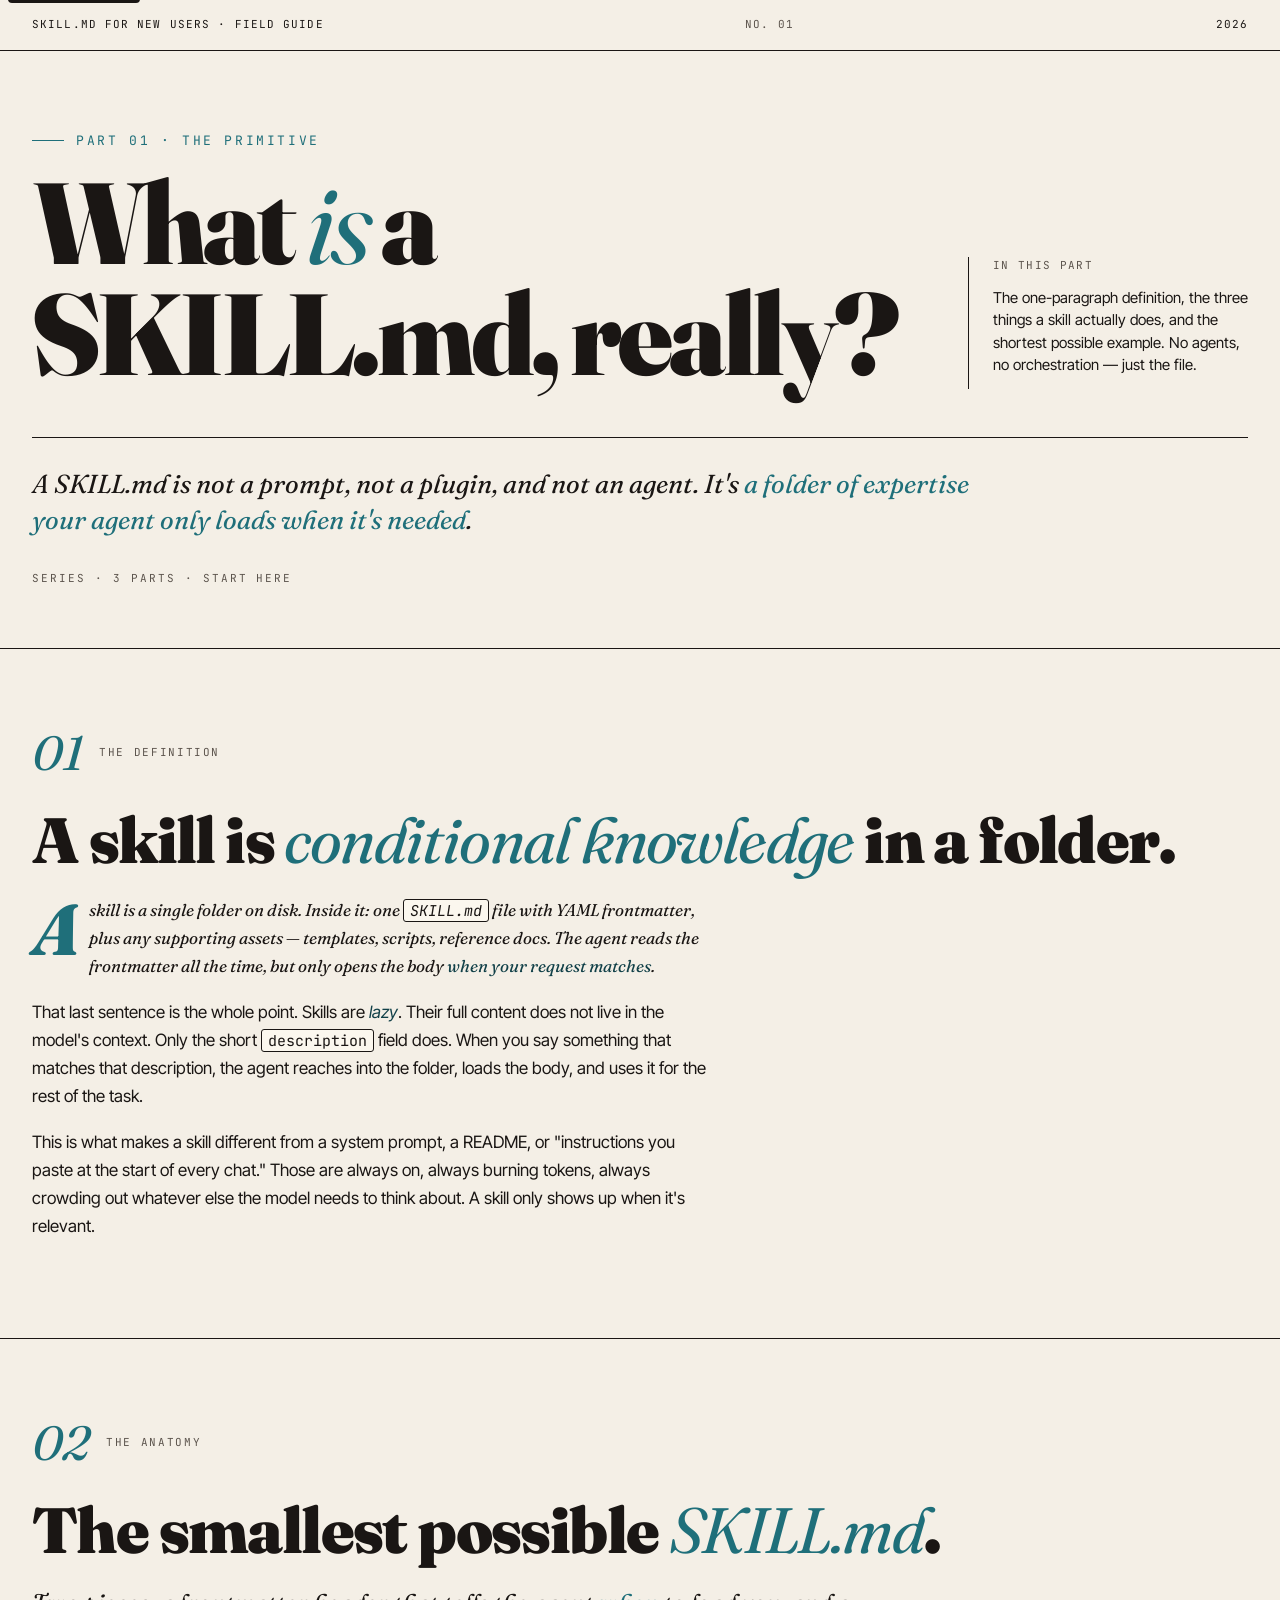
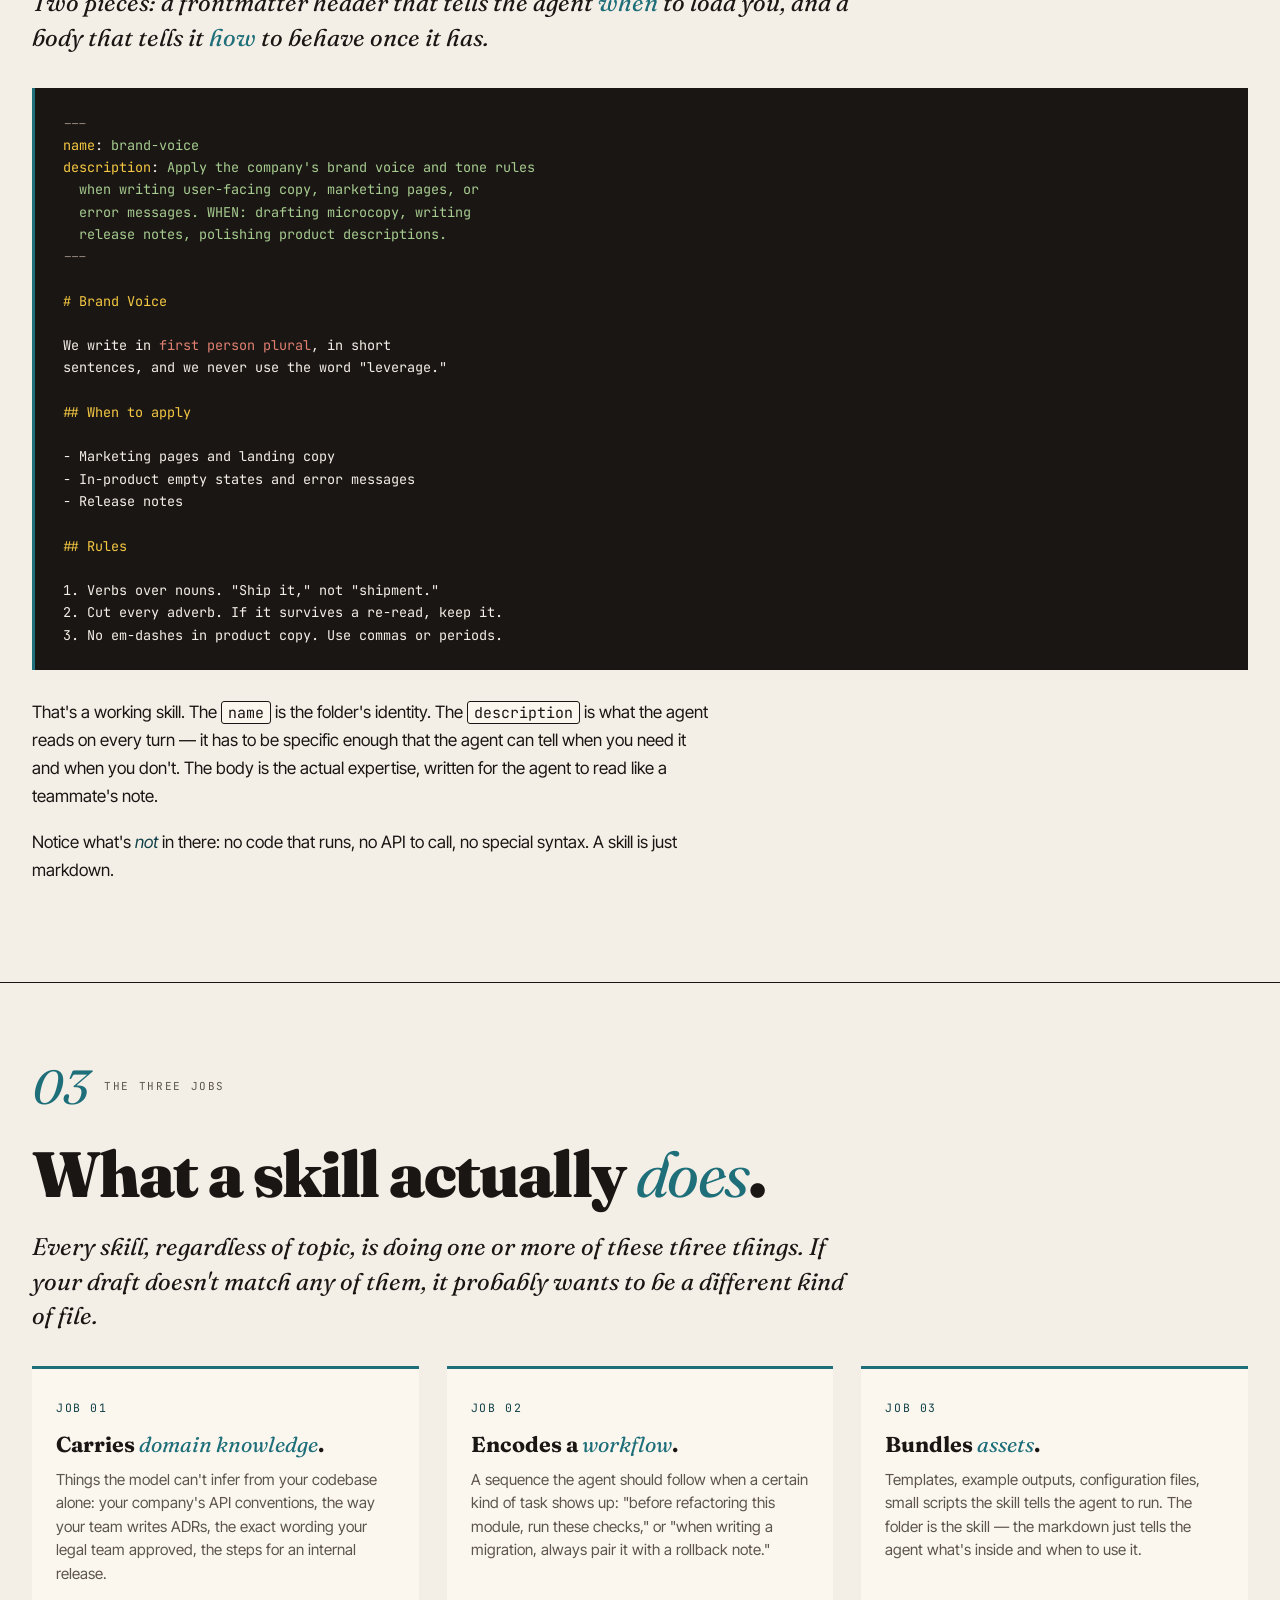
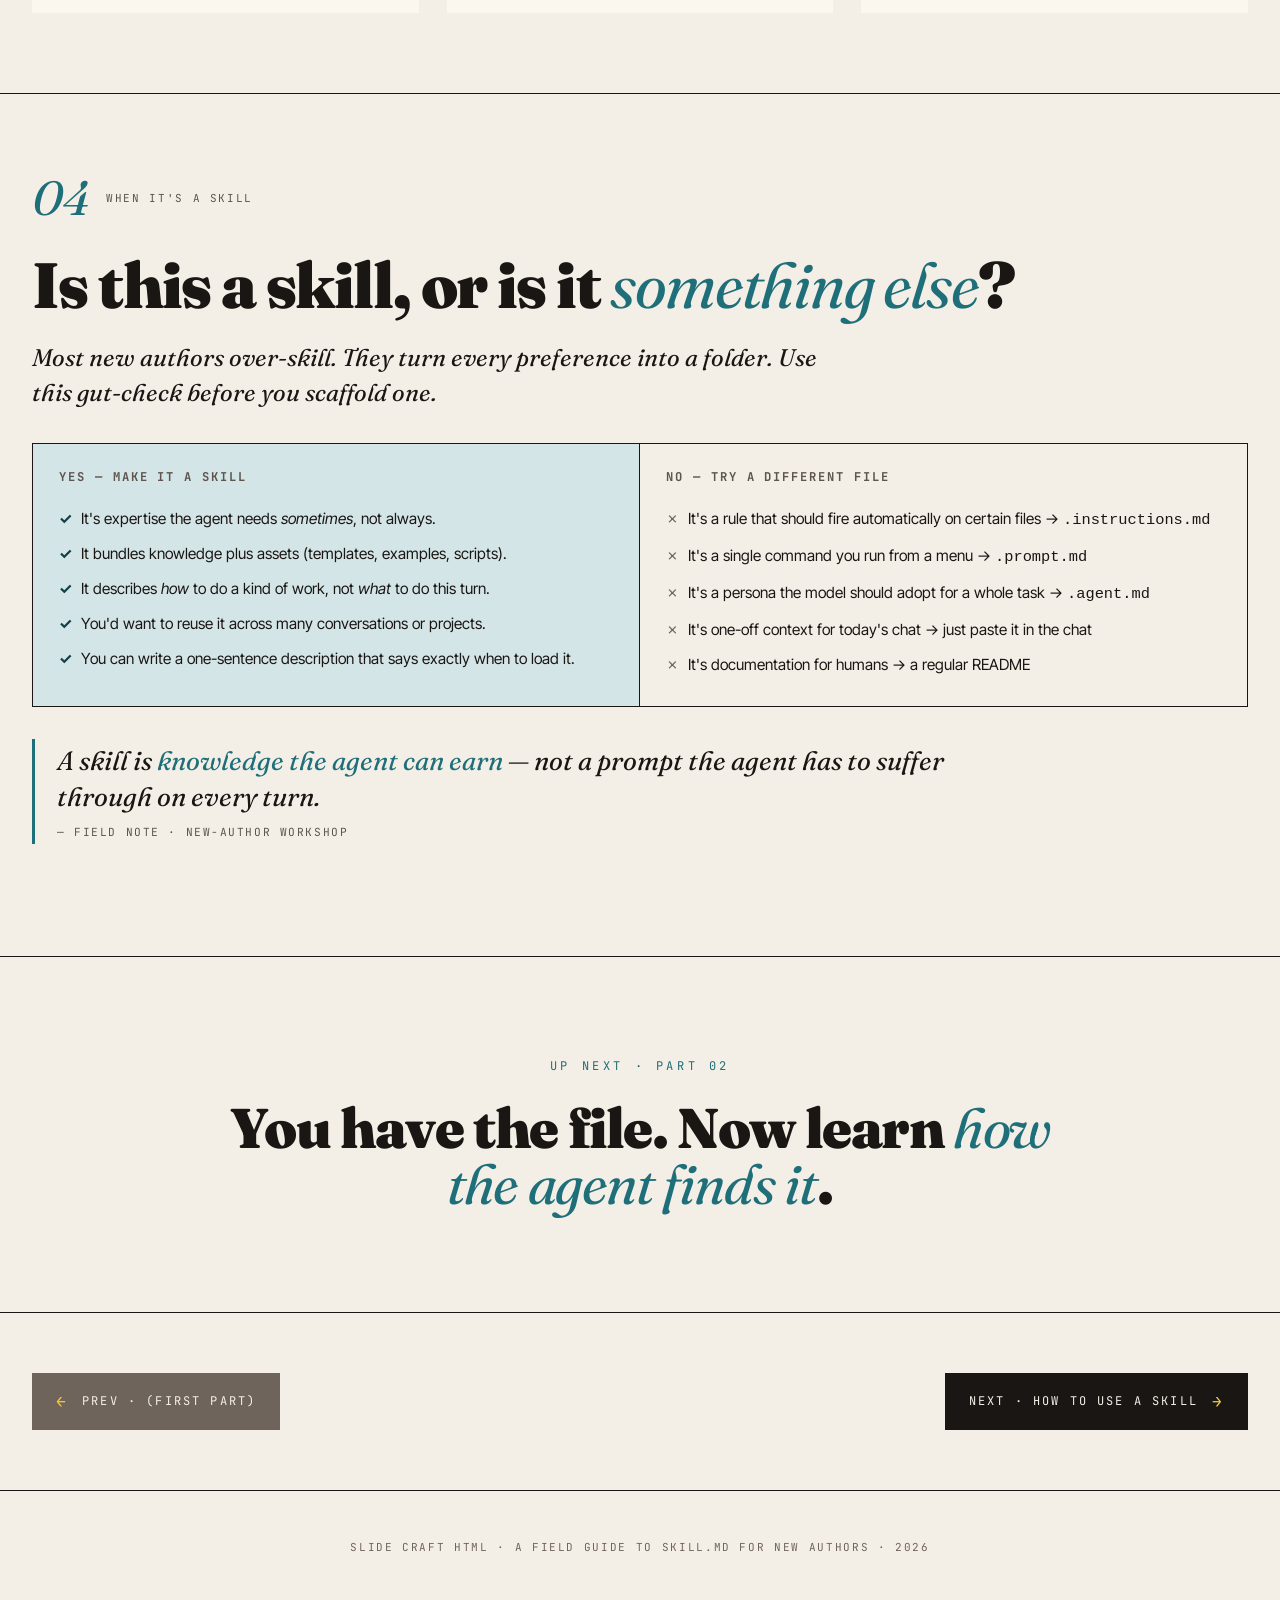
==== example-generated-html/skill-md-part-1.html @ 9fc0dbf5 "style(docs): theme code surfaces with Dracula palette, index instruction created page for GitHub Pag" ====
<!DOCTYPE html>
<html lang="en">
<head>
<meta charset="UTF-8">
<meta name="viewport" content="width=device-width, initial-scale=1.0">
<title>What is a SKILL.md? · SKILL.md for new users · Part 01</title>
<link rel="preconnect" href="https://fonts.googleapis.com">
<link rel="preconnect" href="https://fonts.gstatic.com" crossorigin>
<link href="https://fonts.googleapis.com/css2?family=Fraunces:ital,opsz,wght@0,9..144,400;0,9..144,700;0,9..144,900;1,9..144,400;1,9..144,700&family=Inter+Tight:ital,wght@0,400;0,500;0,600;1,400&family=JetBrains+Mono:wght@400;500&display=swap" rel="stylesheet">
<link rel="stylesheet" href="css/global.css">
<style>
  /* Page-specific overrides only */
  :root {
    --accent: #1F6F7A;        /* deep teal — clarity / first-principles */
    --accent-soft: #D4E5E7;
    --accent-bright: #3A9AA8;
    --accent-deep: #114048;
  }

  /* Editorial drop-cap on the first lede */
  .prose > p.lede:first-child::first-letter,
  .prose .opens-with::first-letter {
    font-family: var(--display);
    font-weight: 900;
    font-size: 4.2em;
    line-height: 0.85;
    float: left;
    padding: 0.05em 0.12em 0 0;
    color: var(--accent);
  }

  /* Definition grid — 3 cards explaining the three things SKILL.md does */
  .def-grid {
    display: grid;
    grid-template-columns: repeat(3, 1fr);
    gap: 28px;
    margin-top: 32px;
  }
  .def-card {
    background: var(--bg-card);
    border-top: 3px solid var(--accent);
    padding: 24px 24px 28px;
  }
  .def-card .tag {
    display: inline-block;
    font-family: var(--mono);
    font-size: 0.72rem;
    letter-spacing: 0.14em;
    text-transform: uppercase;
    color: var(--accent-deep);
    margin-bottom: 14px;
  }
  .def-card h4 {
    font-family: var(--display);
    font-weight: 700;
    font-size: 1.35rem;
    margin-bottom: 10px;
    line-height: 1.2;
  }
  .def-card h4 em { font-style: italic; color: var(--accent); font-weight: 400; }
  .def-card p {
    font-size: 0.95rem;
    color: var(--ink-soft);
    line-height: 1.55;
  }
  @media (max-width: 800px) { .def-grid { grid-template-columns: 1fr; } }

  /* Two-up "yes / no" panel */
  .yesno {
    display: grid;
    grid-template-columns: 1fr 1fr;
    border: 1px solid var(--rule);
    margin: 32px 0;
  }
  .yesno > div { padding: 24px 26px; }
  .yesno .yes { background: var(--accent-soft); border-right: 1px solid var(--rule); }
  .yesno h5 {
    font-family: var(--mono);
    font-size: 0.76rem;
    letter-spacing: 0.16em;
    text-transform: uppercase;
    margin-bottom: 14px;
    color: var(--ink-soft);
  }
  .yesno ul { list-style: none; padding: 0; }
  .yesno li {
    padding: 6px 0 6px 22px;
    position: relative;
    font-size: 0.96rem;
    line-height: 1.5;
  }
  .yesno .yes li::before {
    content: "✓";
    position: absolute; left: 0;
    color: var(--accent-deep);
    font-weight: 700;
  }
  .yesno .no li::before {
    content: "✗";
    position: absolute; left: 0;
    color: var(--ink-faint);
  }
  @media (max-width: 700px) {
    .yesno { grid-template-columns: 1fr; }
    .yesno .yes { border-right: none; border-bottom: 1px solid var(--rule); }
  }
</style>
</head>
<body>

<a class="skip-link" href="#main">Skip to content</a>

<div class="masthead">
  <div>SKILL.md for new users · Field guide</div>
  <div class="vol">No. 01</div>
  <div>2026</div>
</div>

<main id="main">

<header class="hero">
  <div class="container">
    <div class="hero-grid">
      <div>
        <div class="part-tag">Part 01 · The Primitive</div>
        <h1>What <em>is</em> a SKILL.md, really?</h1>
      </div>
      <div class="hero-meta">
        <div class="label">In this part</div>
        <p>The one-paragraph definition, the three things a skill actually does, and the shortest possible example. No agents, no orchestration — just the file.</p>
      </div>
    </div>
    <div class="hero-bottom">
      <p class="deck">A SKILL.md is not a prompt, not a plugin, and not an agent. It's <em>a folder of expertise your agent only loads when it's needed</em>.</p>
      <p class="byline">Series · 3 parts · Start here</p>
    </div>
  </div>
</header>

<section>
  <div class="container">
    <div class="section-label">
      <span class="num">01</span>
      <span class="lbl">The Definition</span>
    </div>
    <h2>A skill is <em>conditional knowledge</em> in a folder.</h2>
    <div class="prose">
      <p class="lede">A skill is a single folder on disk. Inside it: one <code>SKILL.md</code> file with YAML frontmatter, plus any supporting assets — templates, scripts, reference docs. The agent reads the frontmatter all the time, but only opens the body <em>when your request matches</em>.</p>
      <p>That last sentence is the whole point. Skills are <em>lazy</em>. Their full content does not live in the model's context. Only the short <code>description</code> field does. When you say something that matches that description, the agent reaches into the folder, loads the body, and uses it for the rest of the task.</p>
      <p>This is what makes a skill different from a system prompt, a README, or "instructions you paste at the start of every chat." Those are always on, always burning tokens, always crowding out whatever else the model needs to think about. A skill only shows up when it's relevant.</p>
    </div>
  </div>
</section>

<section>
  <div class="container">
    <div class="section-label">
      <span class="num">02</span>
      <span class="lbl">The Anatomy</span>
    </div>
    <h2>The smallest possible <em>SKILL.md</em>.</h2>
    <p class="lede">Two pieces: a frontmatter header that tells the agent <em>when</em> to load you, and a body that tells it <em>how</em> to behave once it has.</p>

    <pre class="codeblock"><span class="cm">---</span>
<span class="kw">name</span>: <span class="str">brand-voice</span>
<span class="kw">description</span>: <span class="str">Apply the company's brand voice and tone rules
  when writing user-facing copy, marketing pages, or
  error messages. WHEN: drafting microcopy, writing
  release notes, polishing product descriptions.</span>
<span class="cm">---</span>

<span class="yellow-hl"># Brand Voice</span>

We write in <span class="red-hl">first person plural</span>, in short
sentences, and we never use the word "leverage."

<span class="yellow-hl">## When to apply</span>

- Marketing pages and landing copy
- In-product empty states and error messages
- Release notes

<span class="yellow-hl">## Rules</span>

1. Verbs over nouns. "Ship it," not "shipment."
2. Cut every adverb. If it survives a re-read, keep it.
3. No em-dashes in product copy. Use commas or periods.</pre>

    <div class="prose">
      <p>That's a working skill. The <code>name</code> is the folder's identity. The <code>description</code> is what the agent reads on every turn — it has to be specific enough that the agent can tell when you need it and when you don't. The body is the actual expertise, written for the agent to read like a teammate's note.</p>
      <p>Notice what's <em>not</em> in there: no code that runs, no API to call, no special syntax. A skill is just markdown.</p>
    </div>
  </div>
</section>

<section>
  <div class="container">
    <div class="section-label">
      <span class="num">03</span>
      <span class="lbl">The Three Jobs</span>
    </div>
    <h2>What a skill actually <em>does</em>.</h2>
    <p class="lede">Every skill, regardless of topic, is doing one or more of these three things. If your draft doesn't match any of them, it probably wants to be a different kind of file.</p>

    <div class="def-grid">
      <div class="def-card">
        <div class="tag">Job 01</div>
        <h4>Carries <em>domain knowledge</em>.</h4>
        <p>Things the model can't infer from your codebase alone: your company's API conventions, the way your team writes ADRs, the exact wording your legal team approved, the steps for an internal release.</p>
      </div>
      <div class="def-card">
        <div class="tag">Job 02</div>
        <h4>Encodes a <em>workflow</em>.</h4>
        <p>A sequence the agent should follow when a certain kind of task shows up: "before refactoring this module, run these checks," or "when writing a migration, always pair it with a rollback note."</p>
      </div>
      <div class="def-card">
        <div class="tag">Job 03</div>
        <h4>Bundles <em>assets</em>.</h4>
        <p>Templates, example outputs, configuration files, small scripts the skill tells the agent to run. The folder is the skill — the markdown just tells the agent what's inside and when to use it.</p>
      </div>
    </div>
  </div>
</section>

<section>
  <div class="container">
    <div class="section-label">
      <span class="num">04</span>
      <span class="lbl">When It's a Skill</span>
    </div>
    <h2>Is this a skill, or is it <em>something else</em>?</h2>
    <p class="lede">Most new authors over-skill. They turn every preference into a folder. Use this gut-check before you scaffold one.</p>

    <div class="yesno">
      <div class="yes">
        <h5>Yes — make it a skill</h5>
        <ul>
          <li>It's expertise the agent needs <em>sometimes</em>, not always.</li>
          <li>It bundles knowledge plus assets (templates, examples, scripts).</li>
          <li>It describes <em>how</em> to do a kind of work, not <em>what</em> to do this turn.</li>
          <li>You'd want to reuse it across many conversations or projects.</li>
          <li>You can write a one-sentence description that says exactly when to load it.</li>
        </ul>
      </div>
      <div class="no">
        <h5>No — try a different file</h5>
        <ul>
          <li>It's a rule that should fire automatically on certain files → <code>.instructions.md</code></li>
          <li>It's a single command you run from a menu → <code>.prompt.md</code></li>
          <li>It's a persona the model should adopt for a whole task → <code>.agent.md</code></li>
          <li>It's one-off context for today's chat → just paste it in the chat</li>
          <li>It's documentation for humans → a regular README</li>
        </ul>
      </div>
    </div>

    <div class="pullquote">
      A skill is <em>knowledge the agent can earn</em> — not a prompt the agent has to suffer through on every turn.
      <cite>— Field note · new-author workshop</cite>
    </div>
  </div>
</section>

<section class="bridge">
  <div class="container">
    <div class="bridge-tag">Up next · Part 02</div>
    <h3>You have the file. Now learn <em>how the agent finds it</em>.</h3>
  </div>
</section>

</main>

<nav class="page-nav" aria-label="Series navigation">
  <a href="#" class="prev-pill" aria-disabled="true">Prev · (first part)</a>
  <a href="skill-md-part-2.html" class="next-pill">Next · How to use a skill</a>
</nav>

<footer>
  <div class="colophon">Slide Craft HTML · A field guide to SKILL.md for new authors · 2026</div>
</footer>

</body>
</html>
---- example-generated-html/css/global.css ----
/* ═══════════════════════════════════════════════════════
   Slide Craft HTML
   Editorial zine shell. Per-page styles override --accent
   and add page-specific layouts inline; never restate tokens.
   ═══════════════════════════════════════════════════════ */

:root {
  /* Core palette — warm colors like magazine paper */
  --bg: #F4EFE6;
  --bg-card: #FBF7EE;
  --ink: #1A1614;
  --ink-soft: #5C544D;
  --ink-faint: #6F645B;
  --rule: #1A1614;

  /* Accent (overridden per page) */
  --accent: #2A3F5F;
  --accent-soft: #D8DEE8;
  --accent-bright: #4A7BB8;
  --accent-deep: #1A2E4A;

  /* Semantic */
  --warn: #C73E1D;
  --warn-soft: #F8DAD0;
  --highlight: #F5C842;
  --moss: #5A6E3A;
  --good: #2D7A4F;
  --good-soft: #CFE5D9;

  /* Type */
  --display: 'Fraunces', Georgia, serif;
  --body: 'Inter Tight', -apple-system, BlinkMacSystemFont, 'Segoe UI', sans-serif;
  --mono: 'JetBrains Mono', ui-monospace, 'SF Mono', Menlo, monospace;

  --container-max: 1280px;
}

* { box-sizing: border-box; margin: 0; padding: 0; }
html { scroll-behavior: smooth; }
body {
  background: var(--bg);
  color: var(--ink);
  font-family: var(--body);
  font-size: 17px;
  line-height: 1.6;
  -webkit-font-smoothing: antialiased;
  overflow-x: hidden;
}
a { color: var(--accent); text-decoration: underline; text-decoration-thickness: 1px; text-underline-offset: 3px; }
a:hover { color: var(--accent-deep); }

.container { max-width: var(--container-max); margin: 0 auto; padding: 0 32px; }

/* === Masthead === */
.masthead {
  border-bottom: 1px solid var(--rule);
  padding: 16px 32px;
  display: flex;
  justify-content: space-between;
  align-items: center;
  font-family: var(--mono);
  font-size: 11px;
  letter-spacing: 0.1em;
  text-transform: uppercase;
}
.masthead .vol { color: var(--ink-soft); }

/* === Hero === */
.hero { padding: 80px 0 60px; border-bottom: 1px solid var(--rule); }
.hero-grid {
  display: grid;
  grid-template-columns: minmax(0, 1fr) 280px;
  gap: 48px;
  align-items: end;
}
.hero-grid > * { min-width: 0; }
.part-tag {
  font-family: var(--mono);
  font-size: 13px;
  letter-spacing: 0.2em;
  text-transform: uppercase;
  color: var(--accent);
  margin-bottom: 16px;
  display: flex;
  align-items: center;
  gap: 12px;
}
.part-tag::before { content: ''; width: 32px; height: 1px; background: var(--accent); }
.hero h1 {
  font-family: var(--display);
  font-weight: 900;
  font-size: clamp(54px, 9vw, 130px);
  line-height: 0.96;
  letter-spacing: -0.035em;
  color: var(--ink);
  overflow-wrap: anywhere;
  hyphens: auto;
}
.hero h1 em { font-style: italic; font-weight: 400; color: var(--accent); }
.hero-meta {
  padding-bottom: 12px;
  border-left: 1px solid var(--rule);
  padding-left: 24px;
}
.hero-meta .label {
  font-family: var(--mono);
  font-size: 11px;
  letter-spacing: 0.12em;
  text-transform: uppercase;
  color: var(--ink-soft);
  margin-bottom: 12px;
}
.hero-meta p { font-size: 15px; line-height: 1.5; color: var(--ink); }
.hero-bottom {
  margin-top: 48px;
  padding-top: 28px;
  border-top: 1px solid var(--rule);
  display: flex;
  justify-content: space-between;
  align-items: flex-end;
  gap: 32px;
  flex-wrap: wrap;
}
.deck {
  font-family: var(--display);
  font-style: italic;
  font-weight: 400;
  font-size: clamp(20px, 2.2vw, 26px);
  line-height: 1.4;
  color: var(--ink);
  max-width: 38em;
}
.deck em { color: var(--accent); font-style: italic; }
.byline {
  font-family: var(--mono);
  font-size: 11px;
  letter-spacing: 0.18em;
  text-transform: uppercase;
  color: var(--ink-soft);
  white-space: nowrap;
}

/* === Sections === */
section { padding: 80px 0; border-bottom: 1px solid var(--rule); }
.section-label {
  display: flex;
  align-items: center;
  gap: 16px;
  margin-bottom: 32px;
}
.section-label .num {
  font-family: var(--display);
  font-style: italic;
  font-weight: 400;
  font-size: 48px;
  line-height: 1;
  color: var(--accent);
}
.section-label .lbl {
  font-family: var(--mono);
  font-size: 11px;
  letter-spacing: 0.15em;
  text-transform: uppercase;
  color: var(--ink-soft);
}
h2 {
  font-family: var(--display);
  font-weight: 900;
  font-size: clamp(36px, 5.2vw, 64px);
  line-height: 0.98;
  letter-spacing: -0.025em;
  margin-bottom: 24px;
}
h2 em { font-style: italic; font-weight: 400; color: var(--accent); }
h3 {
  font-family: var(--display);
  font-weight: 700;
  font-size: 24px;
  line-height: 1.2;
  letter-spacing: -0.02em;
}
.lede {
  font-family: var(--display);
  font-weight: 400;
  font-style: italic;
  font-size: clamp(20px, 2vw, 24px);
  line-height: 1.45;
  color: var(--ink);
  max-width: 820px;
  margin-bottom: 32px;
}
.lede em { color: var(--accent); }

/* === Prose === */
.prose { max-width: 68ch; }
.prose p { margin-bottom: 18px; font-size: 17px; line-height: 1.65; color: var(--ink); }
.prose p em { font-style: italic; color: var(--accent-deep); }
.prose code {
  font-family: var(--mono);
  font-size: 0.88em;
  background: var(--bg-card);
  border: 1px solid var(--rule);
  border-radius: 3px;
  padding: 1px 6px;
}
.prose ul, .prose ol { margin: 0 0 18px 22px; }
.prose li { margin-bottom: 8px; line-height: 1.55; }

/* === Code block === */
.codeblock {
  background: #1A1614;
  color: #F4EFE6;
  font-family: var(--mono);
  font-size: 13.5px;
  line-height: 1.65;
  padding: 24px 28px;
  margin: 28px 0;
  border-left: 3px solid var(--accent);
  overflow-x: auto;
  white-space: pre;
}
.codeblock .kw { color: var(--highlight); }
.codeblock .str { color: #A6CC8F; }
.codeblock .cm { color: #8A7F75; font-style: italic; }
.codeblock .red-hl { color: #E08070; }
.codeblock .yellow-hl { color: var(--highlight); }

/* === Pullquote === */
.pullquote {
  font-family: var(--display);
  font-style: italic;
  font-size: 1.65rem;
  line-height: 1.35;
  border-left: 3px solid var(--accent);
  padding: 4px 0 4px 22px;
  margin: 32px 0;
  color: var(--ink);
  max-width: 38em;
}
.pullquote em { color: var(--accent); font-style: italic; }
.pullquote cite {
  display: block;
  font-style: normal;
  font-family: var(--mono);
  font-size: 0.7rem;
  letter-spacing: 0.14em;
  text-transform: uppercase;
  color: var(--ink-soft);
  margin-top: 10px;
}

/* === Bridge === */
.bridge {
  background: var(--bg);
  text-align: center;
  padding: 100px 0;
}
.bridge .bridge-tag {
  font-family: var(--mono);
  font-size: 12px;
  letter-spacing: 0.3em;
  text-transform: uppercase;
  color: var(--accent);
  margin-bottom: 24px;
}
.bridge h3 {
  font-family: var(--display);
  font-weight: 900;
  font-size: clamp(32px, 4.8vw, 56px);
  line-height: 1;
  letter-spacing: -0.025em;
  color: var(--ink);
  max-width: 880px;
  margin: 0 auto;
}
.bridge h3 em { font-style: italic; font-weight: 400; color: var(--accent); }

/* === Page nav === */
.page-nav {
  display: flex;
  justify-content: space-between;
  align-items: center;
  gap: 24px;
  padding: 60px 32px;
  max-width: var(--container-max);
  margin: 0 auto;
  flex-wrap: wrap;
}
.next-pill, .prev-pill {
  display: inline-flex;
  align-items: center;
  gap: 14px;
  padding: 16px 24px;
  background: var(--ink);
  color: var(--bg);
  font-family: var(--mono);
  font-size: 12px;
  letter-spacing: 0.18em;
  text-transform: uppercase;
  text-decoration: none;
}
.next-pill:hover, .prev-pill:hover { background: var(--accent-deep); color: var(--bg); }
.next-pill::after { content: '→'; color: var(--highlight); font-size: 16px; }
.prev-pill::before { content: '←'; color: var(--highlight); font-size: 16px; }
.prev-pill[aria-disabled="true"], .next-pill[aria-disabled="true"] {
  background: var(--ink-faint);
  cursor: default;
  pointer-events: none;
}

/* === Footer === */
footer {
  padding: 48px 0 64px;
  text-align: center;
  border-top: 1px solid var(--rule);
}
footer .colophon {
  font-family: var(--mono);
  font-size: 11px;
  letter-spacing: 0.15em;
  text-transform: uppercase;
  color: var(--ink-faint);
}

/* === Accessibility === */
.skip-link {
  position: absolute;
  top: -40px;
  left: 8px;
  padding: 8px 12px;
  background: var(--ink);
  color: var(--bg);
  text-decoration: none;
  border-radius: 4px;
  z-index: 9999;
}
.skip-link:focus { top: 8px; }
:focus-visible { outline: 2px solid var(--accent); outline-offset: 2px; border-radius: 2px; }
@media (prefers-reduced-motion: reduce) {
  *, *::before, *::after {
    animation-duration: 0.01ms !important;
    animation-iteration-count: 1 !important;
    transition-duration: 0.01ms !important;
    scroll-behavior: auto !important;
  }
}

/* === Responsive === */
@media (max-width: 900px) {
  .hero-grid { grid-template-columns: 1fr; gap: 24px; }
  .hero { padding: 48px 0 32px; }
  section { padding: 56px 0; }
  .container { padding: 0 20px; }
  .masthead { padding: 12px 20px; }
  .hero-bottom { flex-direction: column; align-items: flex-start; }
  .page-nav { flex-direction: column; padding: 40px 20px; }
  .page-nav a { width: 100%; justify-content: center; }
}
@media (max-width: 540px) {
  .masthead { font-size: 9px; }
}
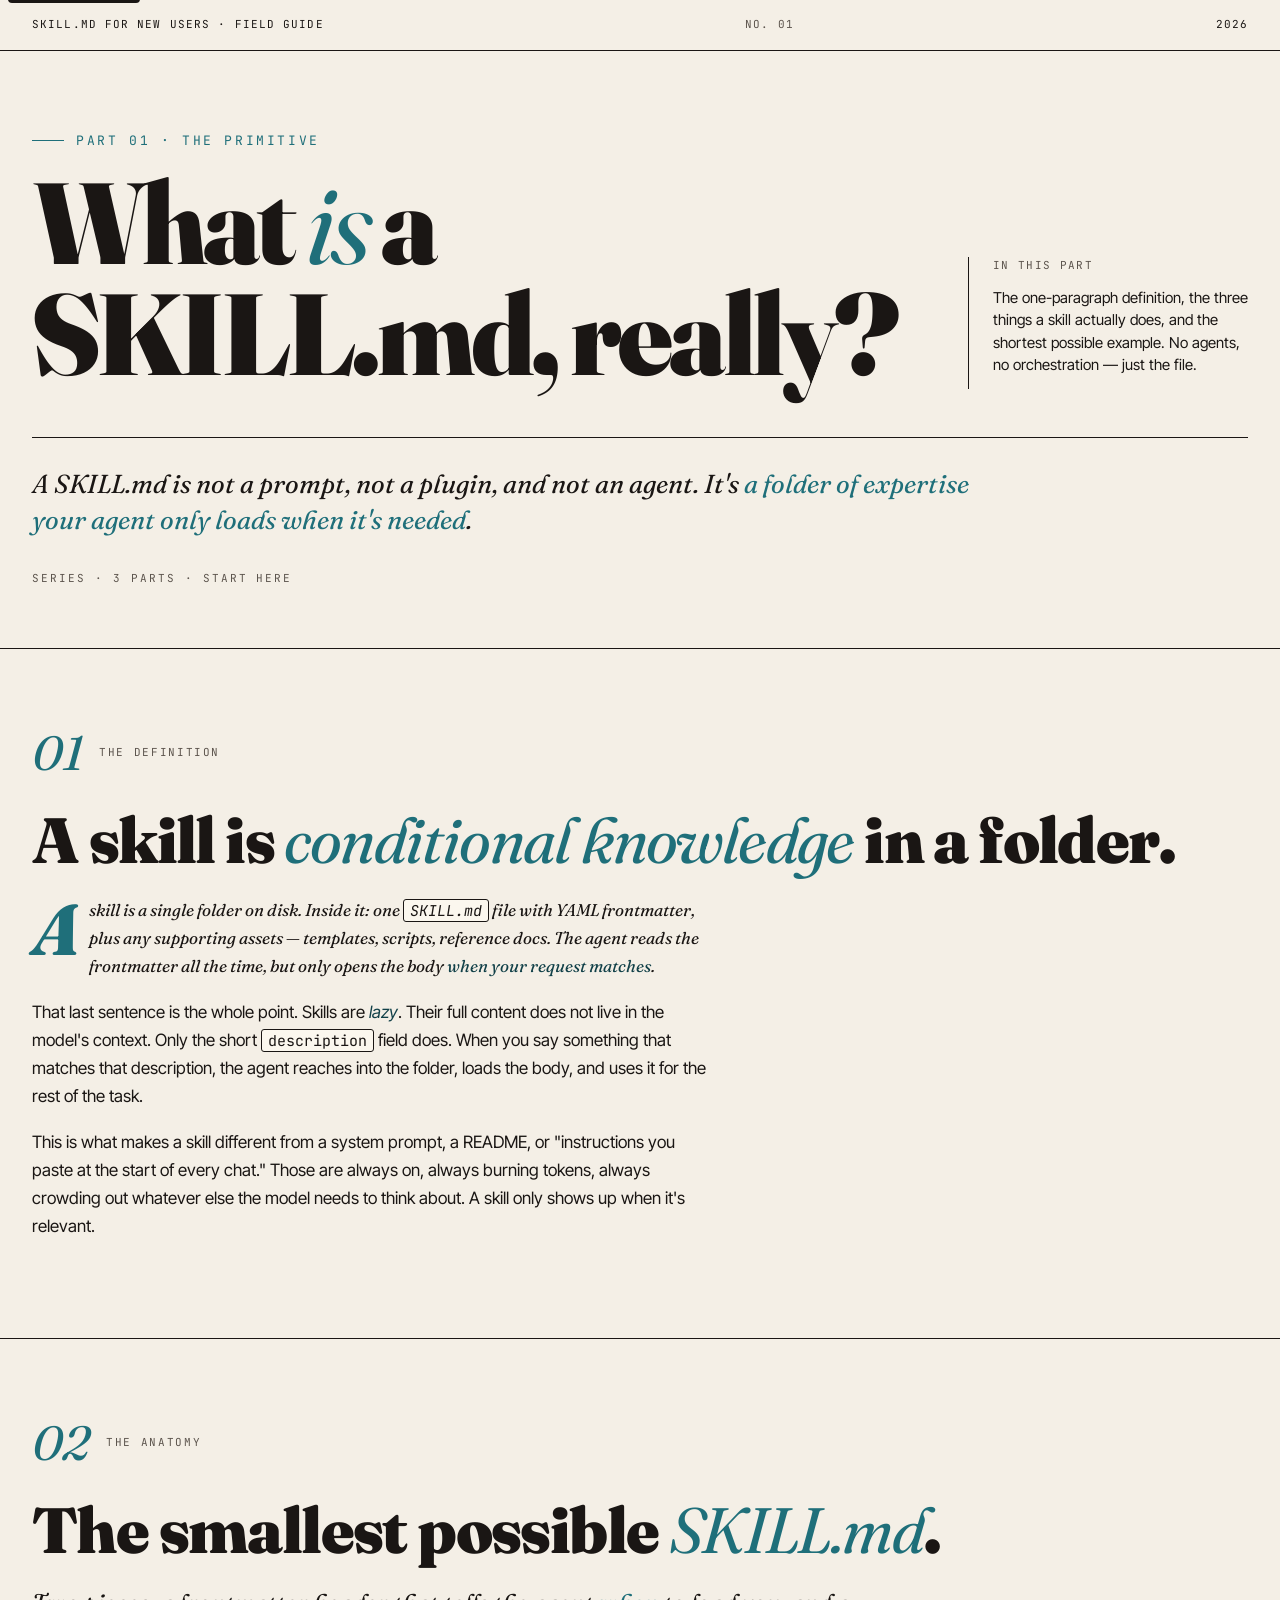
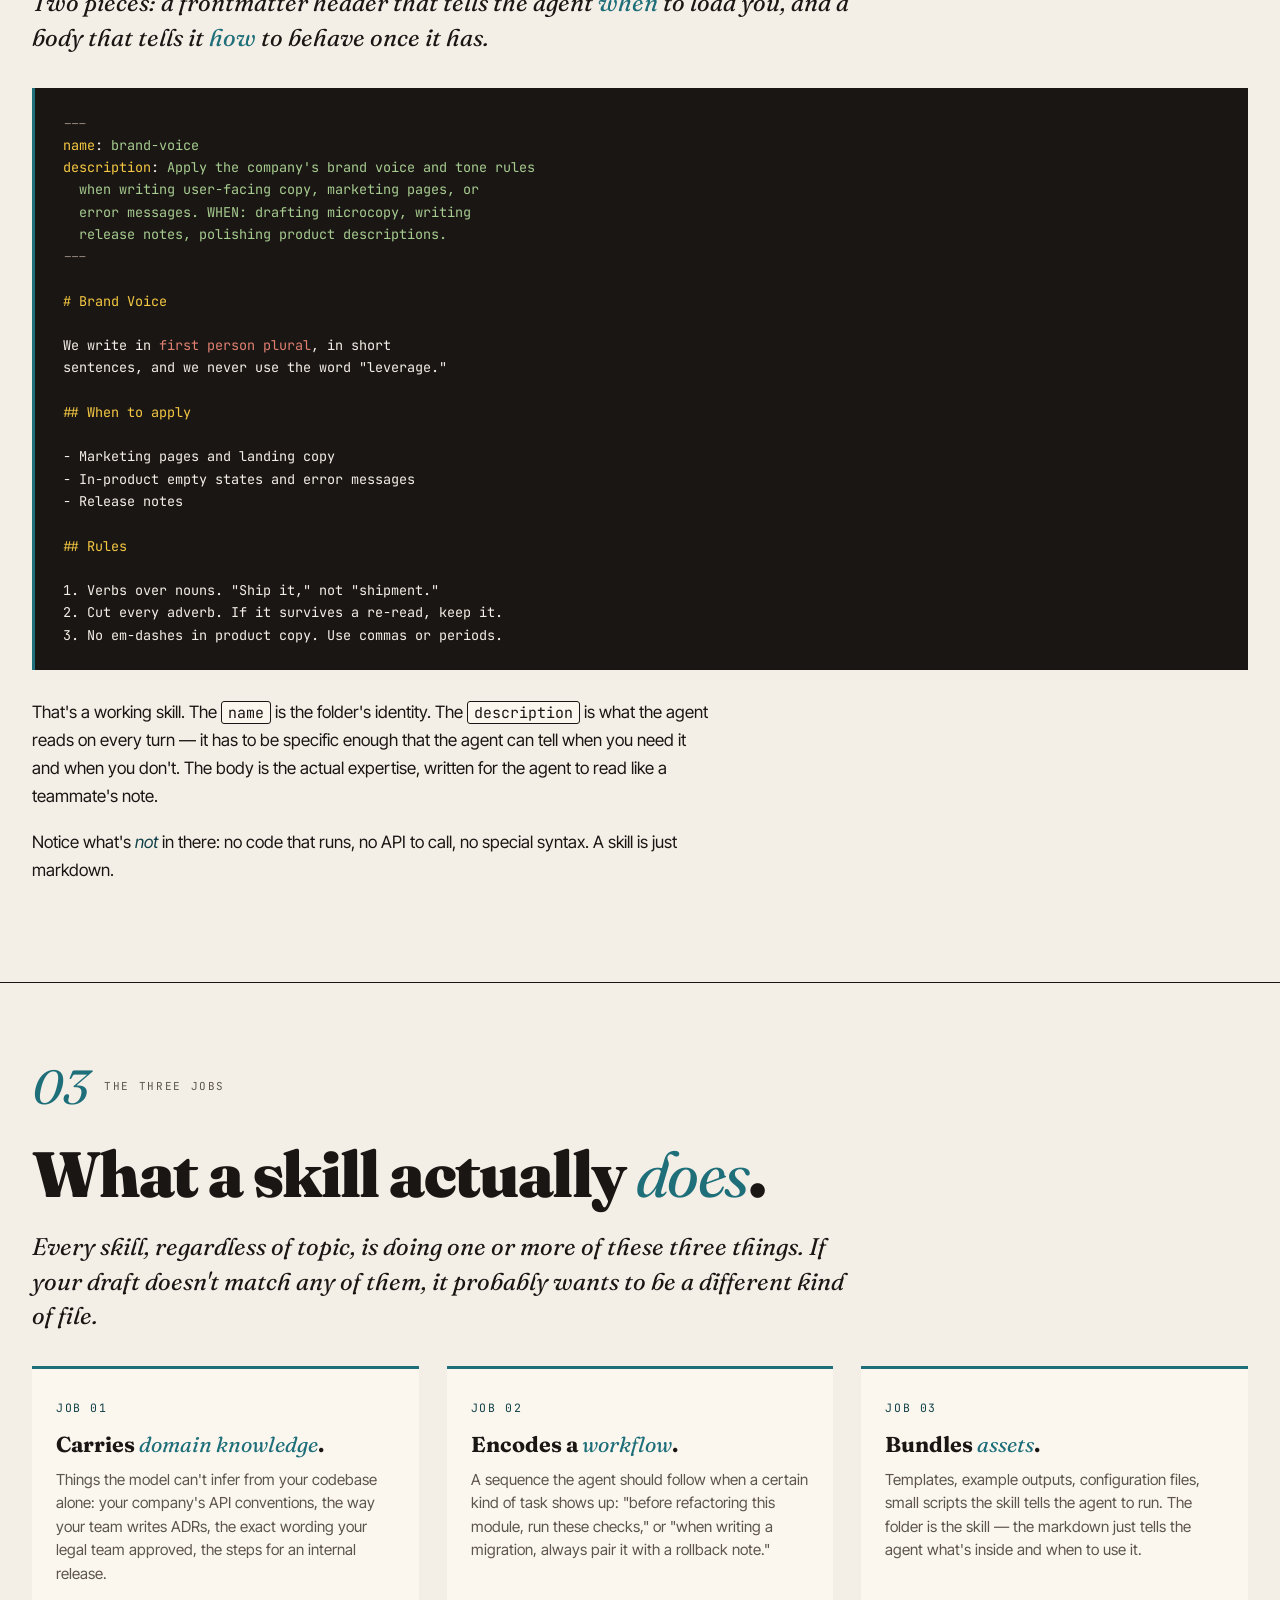
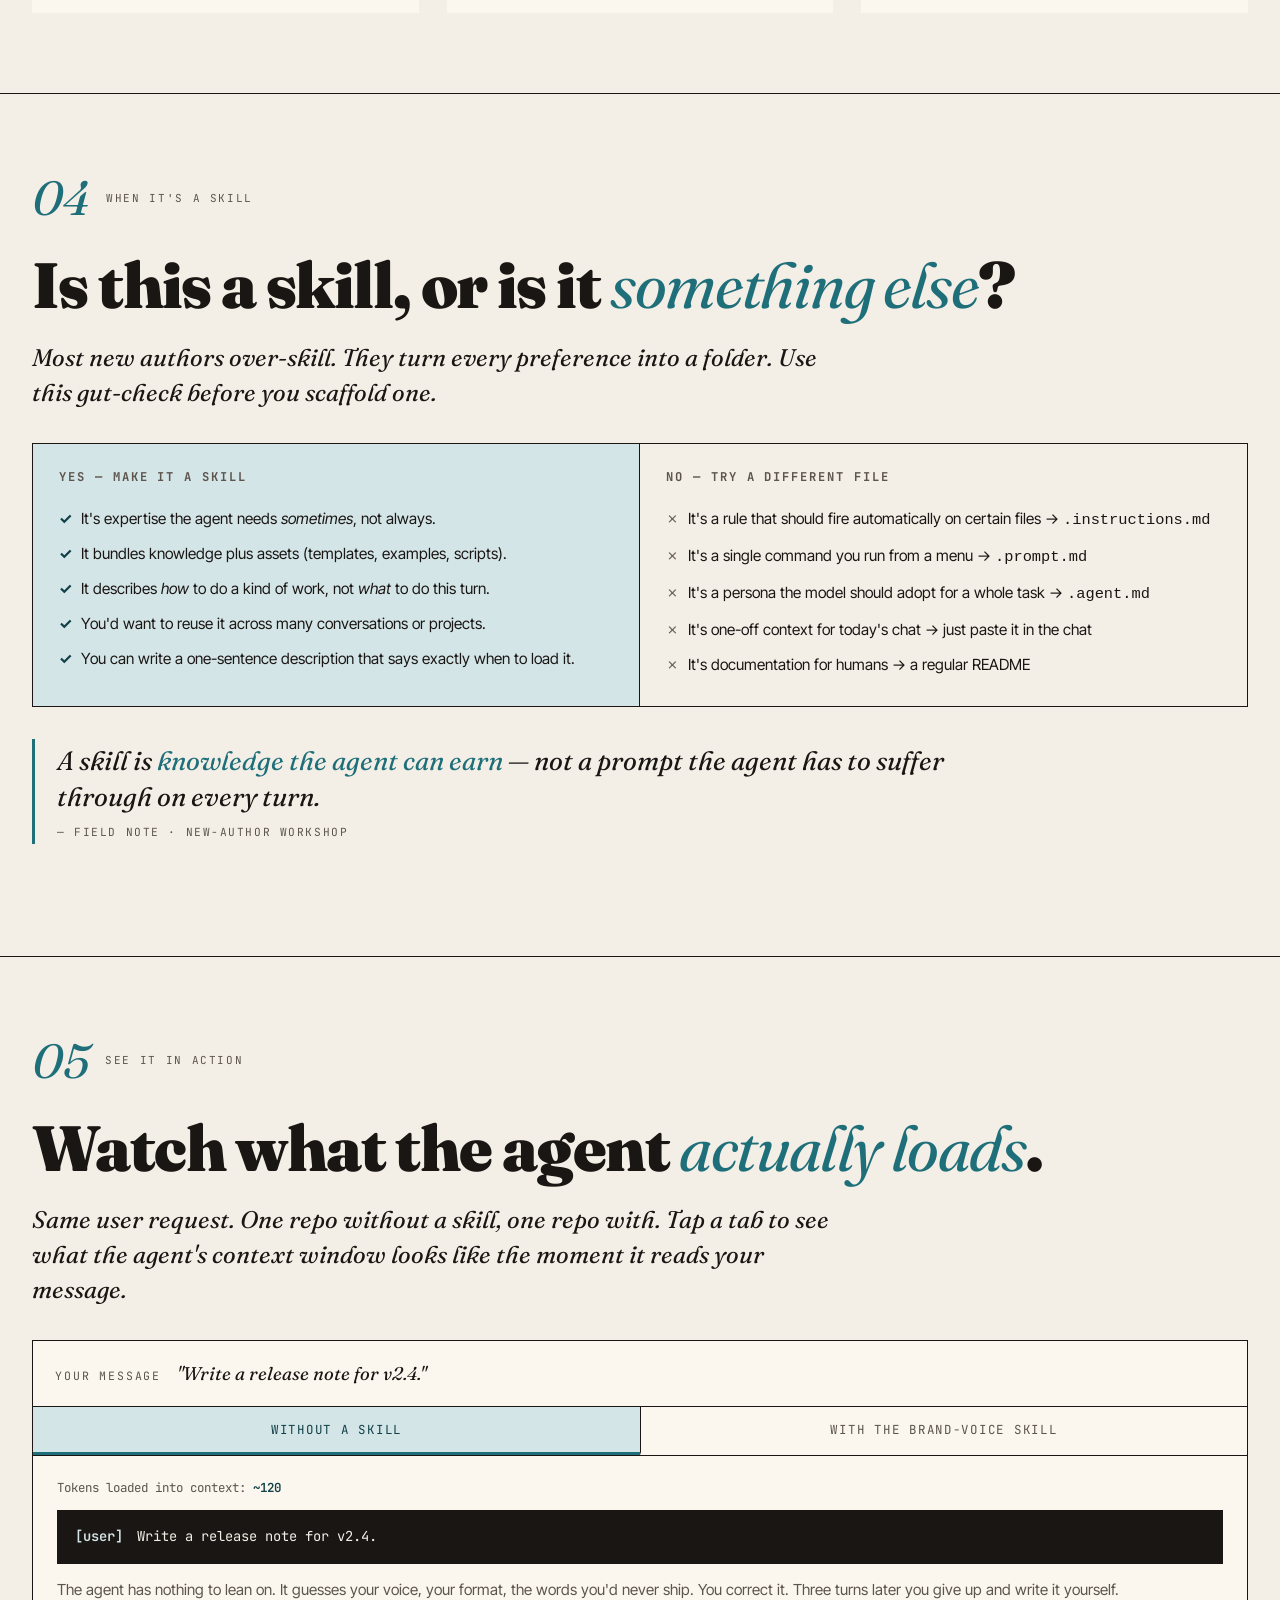
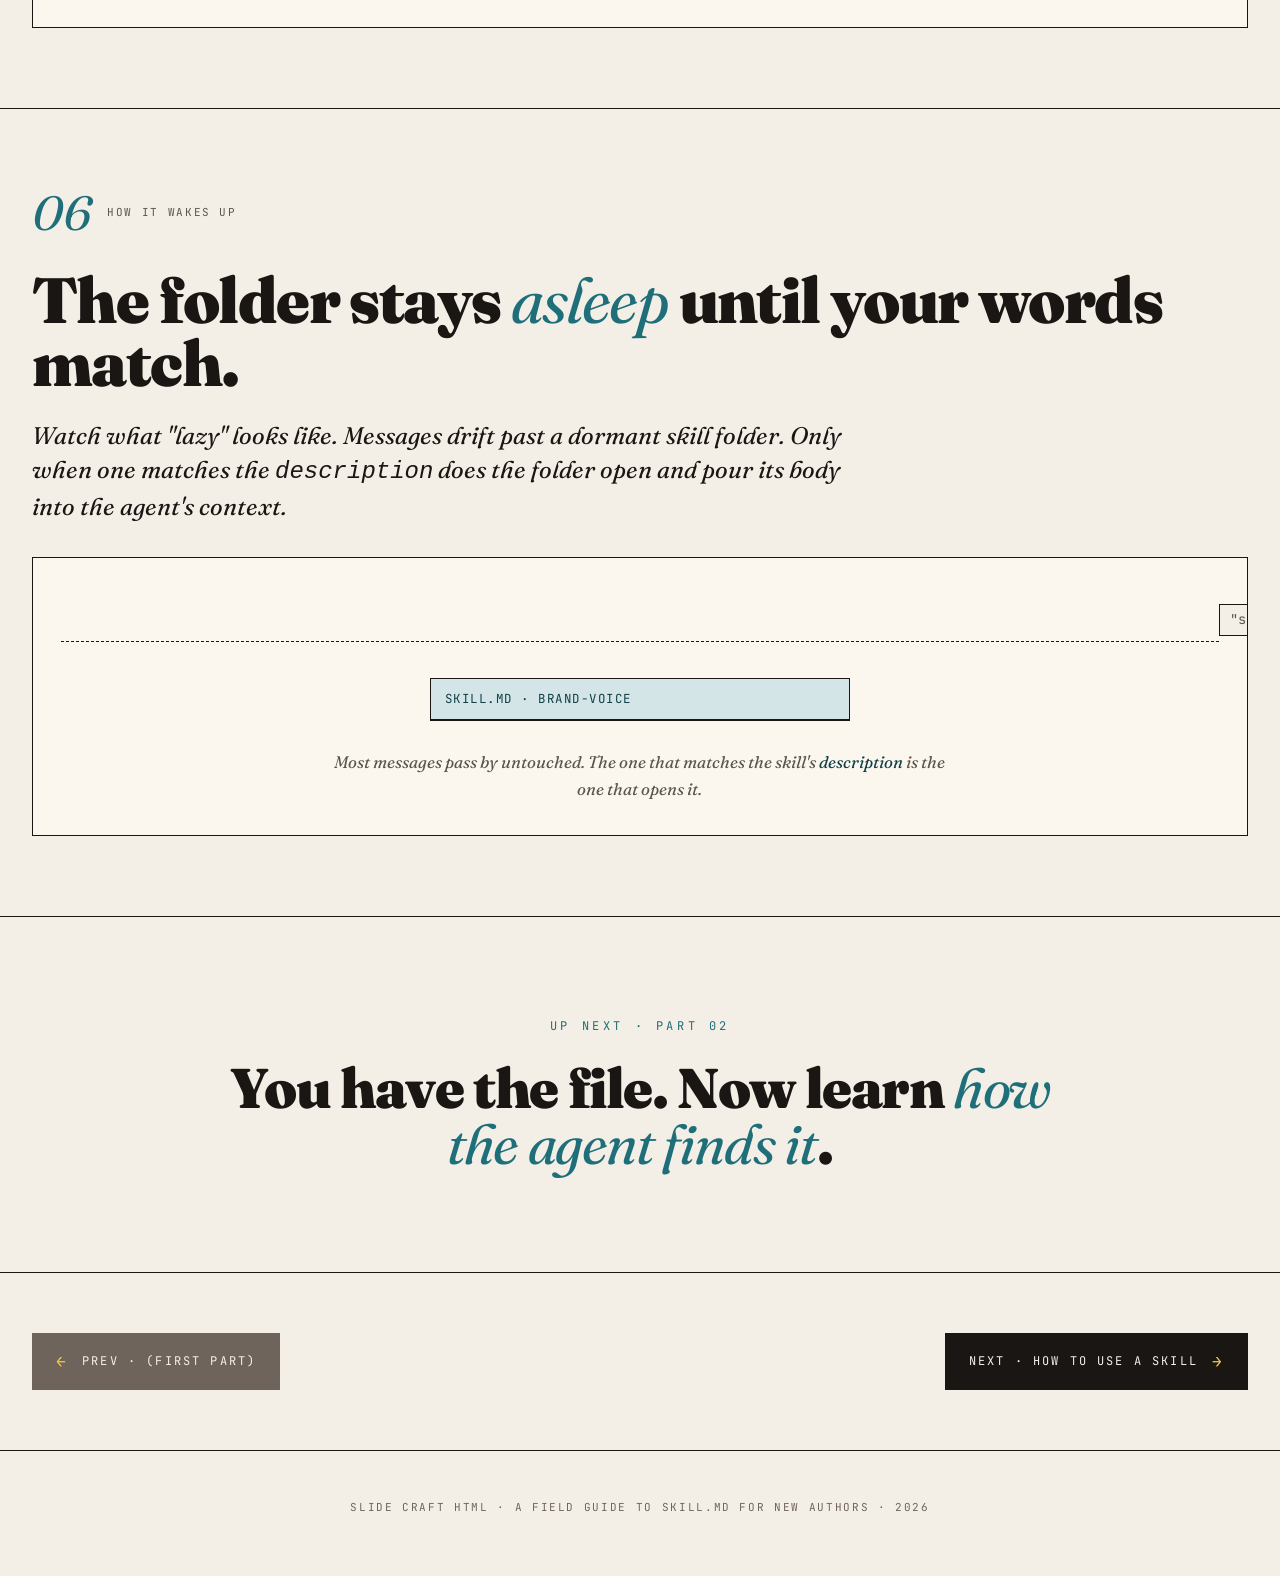
==== commit 75fe5051: "Create animation and interactive in example" ====
--- a/example-generated-html/skill-md-part-1.html
+++ b/example-generated-html/skill-md-part-1.html
@@ -104,6 +104,152 @@
     .yesno { grid-template-columns: 1fr; }
     .yesno .yes { border-right: none; border-bottom: 1px solid var(--rule); }
   }
+  /* Section 05 — interactive context-window demo */
+  .ctx-demo { margin-top: 28px; border: 1px solid var(--rule); background: var(--bg-card); }
+  .ctx-prompt { display: flex; gap: 16px; align-items: baseline; padding: 18px 22px; border-bottom: 1px solid var(--rule); }
+  .ctx-prompt-label { font-family: var(--mono); font-size: 0.72rem; letter-spacing: 0.16em; text-transform: uppercase; color: var(--ink-soft); }
+  .ctx-prompt-text { font-family: var(--display); font-style: italic; font-size: 1.15rem; color: var(--ink); }
+  .ctx-tabs { display: grid; grid-template-columns: 1fr 1fr; border-bottom: 1px solid var(--rule); }
+  .ctx-tab { appearance: none; background: transparent; border: 0; padding: 14px 18px; cursor: pointer; font-family: var(--mono); font-size: 0.78rem; letter-spacing: 0.14em; text-transform: uppercase; color: var(--ink-soft); border-bottom: 3px solid transparent; transition: color .15s, border-color .15s, background .15s; }
+  .ctx-tab + .ctx-tab { border-left: 1px solid var(--rule); }
+  .ctx-tab:hover { color: var(--ink); }
+  .ctx-tab[aria-selected="true"] { color: var(--accent-deep); border-bottom-color: var(--accent); background: var(--accent-soft); }
+  .ctx-tab:focus-visible { outline: 2px solid var(--accent); outline-offset: -2px; }
+  .ctx-panel { padding: 22px 24px 26px; }
+  .ctx-panel[hidden] { display: none; }
+  .ctx-meta { font-family: var(--mono); font-size: 0.78rem; color: var(--ink-soft); margin-bottom: 12px; }
+  .ctx-meta strong { color: var(--accent-deep); font-weight: 600; }
+  .ctx-meta-note { color: var(--ink-faint); }
+  .ctx-window { font-family: var(--mono); font-size: 0.86rem; line-height: 1.55; background: var(--ink); color: var(--bg); padding: 16px 18px; overflow-x: auto; white-space: pre; }
+  .ctx-tok { color: var(--accent-soft); font-weight: 600; margin-right: 6px; }
+  .ctx-tok.skill { color: var(--highlight); }
+  .ctx-window .red-hl { color: #E08070; }
+  .ctx-window .yellow-hl { color: var(--highlight); }
+  .ctx-note { margin-top: 14px; font-size: 0.95rem; line-height: 1.55; color: var(--ink-soft); }
+  .ctx-note em { color: var(--accent-deep); font-style: italic; }
+  @media (max-width: 600px) {
+    .ctx-prompt { flex-direction: column; gap: 4px; }
+    .ctx-tabs { grid-template-columns: 1fr; }
+    .ctx-tab + .ctx-tab { border-left: 0; border-top: 1px solid var(--rule); }
+  }
+
+  /* Section 06 — "wake up" animation: messages drift past a sleeping skill */
+  .wake {
+    margin-top: 28px;
+    border: 1px solid var(--rule);
+    background: var(--bg-card);
+    padding: 40px 28px 32px;
+    position: relative;
+    overflow: hidden;
+  }
+
+  .wake-stream {
+    position: relative;
+    height: 44px;
+    margin-bottom: 36px;
+    border-bottom: 1px dashed var(--rule);
+  }
+  .wake-stream .msg {
+    position: absolute;
+    top: 6px;
+    left: 100%;
+    font-family: var(--mono);
+    font-size: 0.85rem;
+    color: var(--ink-soft);
+    background: var(--bg);
+    border: 1px solid var(--rule);
+    padding: 4px 10px;
+    white-space: nowrap;
+    animation: wake-drift 16s linear infinite;
+  }
+  .wake-stream .msg:nth-child(1) { animation-delay:  0s; }
+  .wake-stream .msg:nth-child(2) { animation-delay:  3s; }
+  .wake-stream .msg:nth-child(3) { animation-delay:  6s; } /* the match */
+  .wake-stream .msg:nth-child(4) { animation-delay:  9s; }
+  .wake-stream .msg:nth-child(5) { animation-delay: 12s; }
+
+  .wake-stream .msg.match {
+    background: var(--highlight);
+    color: var(--ink);
+    border-color: var(--accent-deep);
+    font-weight: 600;
+  }
+
+  @keyframes wake-drift {
+    0%   { transform: translateX(0); }
+    100% { transform: translateX(-140vw); }
+  }
+
+  .wake-folder {
+    border: 1px solid var(--rule);
+    background: var(--bg);
+    max-width: 420px;
+    margin: 0 auto;
+    position: relative;
+    animation: wake-open 16s ease-in-out infinite;
+    animation-delay: 6s;
+  }
+  .folder-tab {
+    font-family: var(--mono);
+    font-size: 0.78rem;
+    letter-spacing: 0.12em;
+    text-transform: uppercase;
+    padding: 10px 14px;
+    background: var(--accent-soft);
+    color: var(--accent-deep);
+    border-bottom: 1px solid var(--rule);
+  }
+  .folder-body {
+    max-height: 0;
+    overflow: hidden;
+    padding: 0 16px;
+    animation: wake-reveal 16s ease-in-out infinite;
+    animation-delay: 6s;
+  }
+  .folder-line {
+    font-family: var(--mono);
+    font-size: 0.88rem;
+    color: var(--ink);
+    padding: 6px 0;
+  }
+
+  @keyframes wake-open {
+    0%, 35%   { box-shadow: none; border-color: var(--rule); }
+    40%, 70%  { box-shadow: 0 0 0 3px var(--highlight); border-color: var(--accent-deep); }
+    85%, 100% { box-shadow: none; border-color: var(--rule); }
+  }
+  @keyframes wake-reveal {
+    0%, 35%   { max-height: 0; padding-top: 0; padding-bottom: 0; }
+    45%, 70%  { max-height: 200px; padding-top: 10px; padding-bottom: 14px; }
+    85%, 100% { max-height: 0; padding-top: 0; padding-bottom: 0; }
+  }
+
+  .wake-legend {
+    margin-top: 28px;
+    text-align: center;
+    font-family: var(--display);
+    font-style: italic;
+    font-size: 1.05rem;
+    color: var(--ink-soft);
+    max-width: 38em;
+    margin-left: auto;
+    margin-right: auto;
+  }
+  .wake-legend em { color: var(--accent-deep); font-style: italic; }
+
+  /* Reduced-motion fallback: show the open-and-matched end state,
+     not a frozen "asleep" view that would teach the wrong thing. */
+  @media (prefers-reduced-motion: reduce) {
+    .wake-stream .msg { position: static; display: inline-block; margin: 4px 8px 0 0; }
+    .wake-stream { height: auto; padding-bottom: 14px; }
+    .wake-folder { box-shadow: 0 0 0 3px var(--highlight); border-color: var(--accent-deep); }
+    .folder-body { max-height: none; padding: 10px 16px 14px; }
+  }
+
+  @media (max-width: 600px) {
+    .wake { padding: 28px 18px 24px; }
+    .wake-stream .msg { font-size: 0.78rem; }
+  }
 </style>
 </head>
 <body>
@@ -261,6 +407,84 @@
   </div>
 </section>
 
+<section>
+  <div class="container">
+    <div class="section-label">
+      <span class="num">05</span>
+      <span class="lbl">See It In Action</span>
+    </div>
+    <h2>Watch what the agent <em>actually loads</em>.</h2>
+    <p class="lede">Same user request. One repo without a skill, one repo with. Tap a tab to see what the agent's context window looks like the moment it reads your message.</p>
+
+    <div class="ctx-demo" data-active="without">
+      <div class="ctx-prompt">
+        <span class="ctx-prompt-label">Your message</span>
+        <span class="ctx-prompt-text">"Write a release note for v2.4."</span>
+      </div>
+
+      <div class="ctx-tabs" role="tablist" aria-label="Agent context">
+        <button class="ctx-tab" role="tab" aria-selected="true"  data-target="without" id="t-without">Without a skill</button>
+        <button class="ctx-tab" role="tab" aria-selected="false" data-target="with"    id="t-with"   >With the brand-voice skill</button>
+      </div>
+
+      <div class="ctx-panels">
+        <div class="ctx-panel" role="tabpanel" aria-labelledby="t-without" data-name="without">
+          <div class="ctx-meta">Tokens loaded into context: <strong>~120</strong></div>
+          <pre class="ctx-window"><span class="ctx-tok user">[user]</span> Write a release note for v2.4.</pre>
+          <p class="ctx-note">The agent has nothing to lean on. It guesses your voice, your format, the words you'd never ship. You correct it. Three turns later you give up and write it yourself.</p>
+        </div>
+        <div class="ctx-panel" role="tabpanel" aria-labelledby="t-with" data-name="with" hidden>
+          <div class="ctx-meta">Tokens loaded into context: <strong>~480</strong> <span class="ctx-meta-note">(skill body loaded because the request matched <code>description</code>)</span></div>
+          <pre class="ctx-window"><span class="ctx-tok user">[user]</span> Write a release note for v2.4.
+<span class="ctx-tok skill">[skill: brand-voice]</span>
+We write in <span class="red-hl">first person plural</span>, in short
+sentences, and we never use the word "leverage."
+<span class="yellow-hl">## Rules</span>
+1. Verbs over nouns.
+2. Cut every adverb.
+3. No em-dashes in product copy.</pre>
+          <p class="ctx-note">The agent loaded the skill body <em>only because your message matched the description</em>. On every other turn this folder stays asleep.</p>
+        </div>
+      </div>
+    </div>
+  </div>
+</section>
+
+<section>
+  <div class="container">
+    <div class="section-label">
+      <span class="num">06</span>
+      <span class="lbl">How It Wakes Up</span>
+    </div>
+    <h2>The folder stays <em>asleep</em> until your words match.</h2>
+    <p class="lede">Watch what "lazy" looks like. Messages drift past a dormant skill folder. Only when one matches the <code>description</code> does the folder open and pour its body into the agent's context.</p>
+
+    <div class="wake" role="img" aria-label="Animation: a stream of user messages drifts past a sleeping skill folder; a matching message lights up the folder, which opens and releases its body content into the agent context.">
+      <div class="wake-stream" aria-hidden="true">
+        <span class="msg">"fix this null check"</span>
+        <span class="msg">"rename this variable"</span>
+        <span class="msg match">"write a release note"</span>
+        <span class="msg">"add a unit test"</span>
+        <span class="msg">"summarize this PR"</span>
+      </div>
+
+      <div class="wake-folder">
+        <div class="folder-tab">SKILL.md · brand-voice</div>
+        <div class="folder-body">
+          <p class="folder-line">verbs over nouns</p>
+          <p class="folder-line">cut every adverb</p>
+          <p class="folder-line">no em-dashes in product copy</p>
+        </div>
+      </div>
+
+      <p class="wake-legend">
+        Most messages pass by untouched. The one that matches the skill's
+        <em>description</em> is the one that opens it.
+      </p>
+    </div>
+  </div>
+</section>
+
 <section class="bridge">
   <div class="container">
     <div class="bridge-tag">Up next · Part 02</div>
@@ -279,5 +503,31 @@
   <div class="colophon">Slide Craft HTML · A field guide to SKILL.md for new authors · 2026</div>
 </footer>
 
+<script>
+(function () {
+  const demo = document.querySelector('.ctx-demo');
+  if (!demo) return;
+  const tabs = Array.from(demo.querySelectorAll('.ctx-tab'));
+  const panels = Array.from(demo.querySelectorAll('.ctx-panel'));
+
+  function activate(name) {
+    demo.dataset.active = name;
+    tabs.forEach(t => t.setAttribute('aria-selected', t.dataset.target === name));
+    panels.forEach(p => { p.hidden = p.dataset.name !== name; });
+  }
+
+  tabs.forEach((t, i) => {
+    t.addEventListener('click', () => activate(t.dataset.target));
+    t.addEventListener('keydown', (e) => {
+      if (e.key === 'ArrowRight' || e.key === 'ArrowLeft') {
+        e.preventDefault();
+        const next = tabs[(i + (e.key === 'ArrowRight' ? 1 : -1) + tabs.length) % tabs.length];
+        next.focus(); activate(next.dataset.target);
+      }
+    });
+  });
+})();
+</script>
+
 </body>
 </html>
